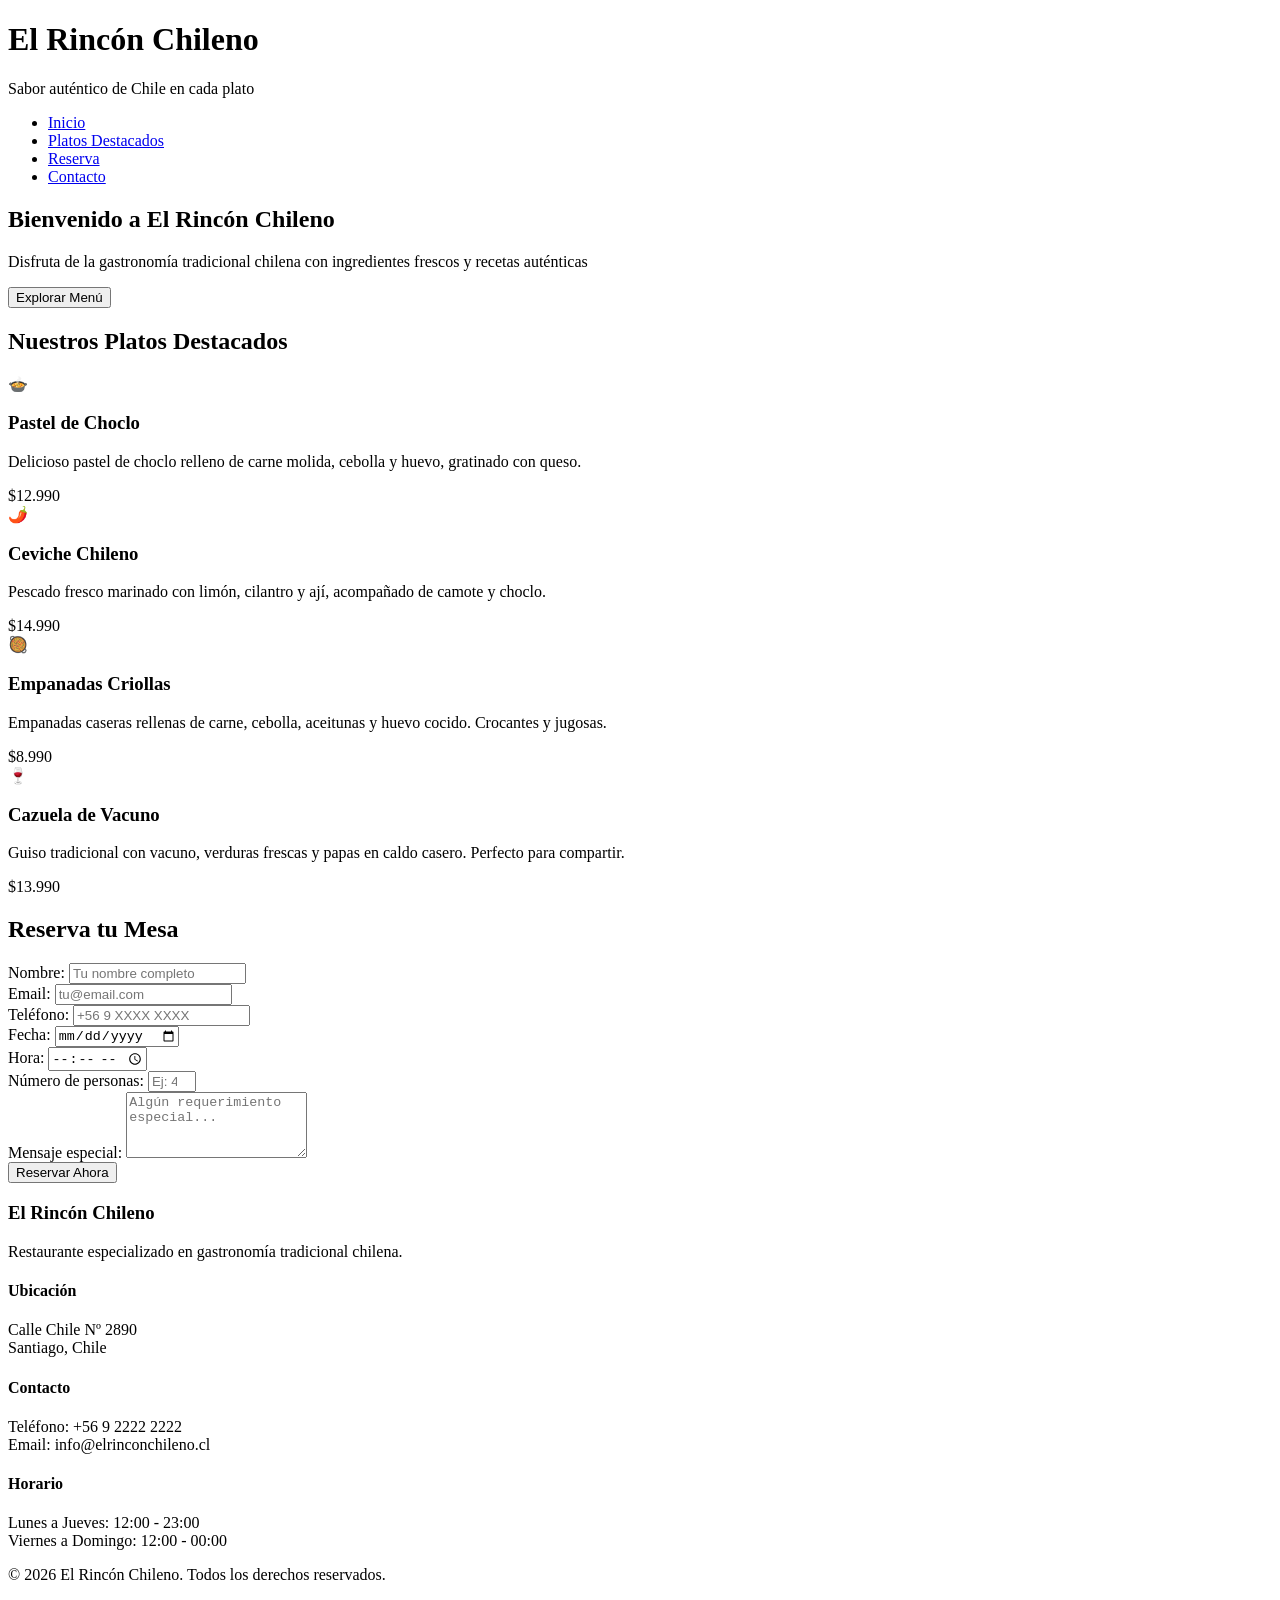
==== index.html @ df63a6f9 "Add HTML structure for El Rincón Chileno landing page" ====
<!DOCTYPE html>
<html lang="es">
<head>
  <meta charset="UTF-8">
  <meta name="viewport" content="width=device-width, initial-scale=1.0">
  <title>El Rincón Chileno - Restaurante</title>
  <link rel="stylesheet" href="styles.css">
</head>
<body>
  <header>
    <div class="logo-section">
      <h1>El Rincón Chileno</h1>
      <p class="slogan">Sabor auténtico de Chile en cada plato</p>
    </div>
    <nav>
      <ul>
        <li><a href="#inicio">Inicio</a></li>
        <li><a href="#platos">Platos Destacados</a></li>
        <li><a href="#reserva">Reserva</a></li>
        <li><a href="#contacto">Contacto</a></li>
      </ul>
    </nav>
  </header>

  <main>
    <!-- Sección Hero -->
    <section id="inicio" class="hero">
      <div class="hero-content">
        <h2>Bienvenido a El Rincón Chileno</h2>
        <p>Disfruta de la gastronomía tradicional chilena con ingredientes frescos y recetas auténticas</p>
        <button class="cta-button">Explorar Menú</button>
      </div>
    </section>

    <!-- Sección Platos Destacados -->
    <section id="platos" class="platos-destacados">
      <h2>Nuestros Platos Destacados</h2>
      <div class="platos-grid">
        <article class="tarjeta-plato">
          <div class="plato-imagen">🍲</div>
          <h3>Pastel de Choclo</h3>
          <p>Delicioso pastel de choclo relleno de carne molida, cebolla y huevo, gratinado con queso.</p>
          <span class="precio">$12.990</span>
        </article>

        <article class="tarjeta-plato">
          <div class="plato-imagen">🌶️</div>
          <h3>Ceviche Chileno</h3>
          <p>Pescado fresco marinado con limón, cilantro y ají, acompañado de camote y choclo.</p>
          <span class="precio">$14.990</span>
        </article>

        <article class="tarjeta-plato">
          <div class="plato-imagen">🥘</div>
          <h3>Empanadas Criollas</h3>
          <p>Empanadas caseras rellenas de carne, cebolla, aceitunas y huevo cocido. Crocantes y jugosas.</p>
          <span class="precio">$8.990</span>
        </article>

        <article class="tarjeta-plato">
          <div class="plato-imagen">🍷</div>
          <h3>Cazuela de Vacuno</h3>
          <p>Guiso tradicional con vacuno, verduras frescas y papas en caldo casero. Perfecto para compartir.</p>
          <span class="precio">$13.990</span>
        </article>
      </div>
    </section>

    <!-- Sección Reserva -->
    <section id="reserva" class="reserva">
      <h2>Reserva tu Mesa</h2>
      <form class="formulario-reserva">
        <div class="form-group">
          <label for="nombre">Nombre:</label>
          <input type="text" id="nombre" name="nombre" required placeholder="Tu nombre completo">
        </div>

        <div class="form-group">
          <label for="email">Email:</label>
          <input type="email" id="email" name="email" required placeholder="tu@email.com">
        </div>

        <div class="form-group">
          <label for="telefono">Teléfono:</label>
          <input type="tel" id="telefono" name="telefono" required placeholder="+56 9 XXXX XXXX">
        </div>

        <div class="form-group">
          <label for="fecha">Fecha:</label>
          <input type="date" id="fecha" name="fecha" required>
        </div>

        <div class="form-group">
          <label for="hora">Hora:</label>
          <input type="time" id="hora" name="hora" required>
        </div>

        <div class="form-group">
          <label for="personas">Número de personas:</label>
          <input type="number" id="personas" name="personas" min="1" max="20" required placeholder="Ej: 4">
        </div>

        <div class="form-group">
          <label for="mensaje">Mensaje especial:</label>
          <textarea id="mensaje" name="mensaje" rows="4" placeholder="Algún requerimiento especial..."></textarea>
        </div>

        <button type="submit" class="btn-submit">Reservar Ahora</button>
      </form>
    </section>
  </main>

  <!-- Footer -->
  <footer>
    <div class="footer-content">
      <div class="footer-section">
        <h3>El Rincón Chileno</h3>
        <p>Restaurante especializado en gastronomía tradicional chilena.</p>
      </div>

      <div class="footer-section">
        <h4>Ubicación</h4>
        <p>Calle Chile Nº 2890<br>Santiago, Chile</p>
      </div>

      <div class="footer-section">
        <h4>Contacto</h4>
        <p>Teléfono: +56 9 2222 2222<br>Email: info@elrinconchileno.cl</p>
      </div>

      <div class="footer-section">
        <h4>Horario</h4>
        <p>Lunes a Jueves: 12:00 - 23:00<br>Viernes a Domingo: 12:00 - 00:00</p>
      </div>
    </div>

    <div class="footer-bottom">
      <p>&copy; 2026 El Rincón Chileno. Todos los derechos reservados.</p>
    </div>
  </footer>
</body>
</html>
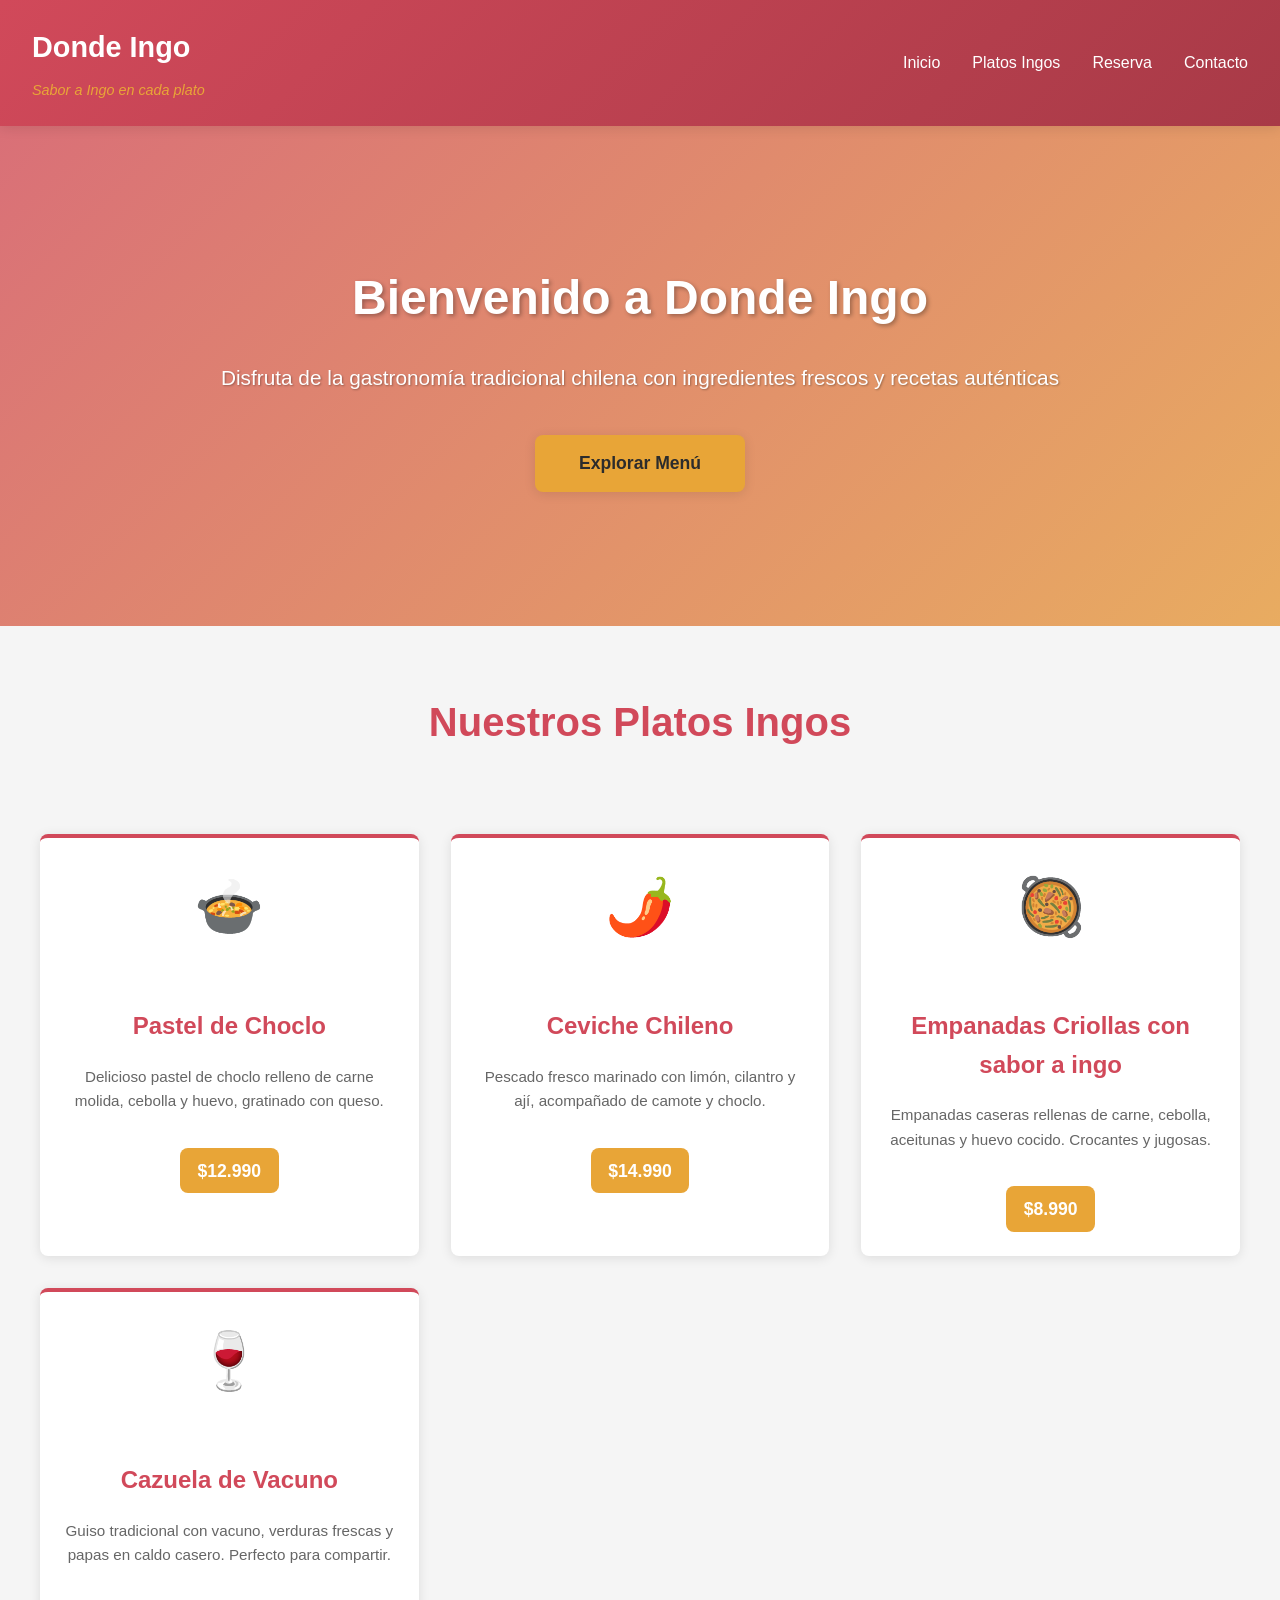
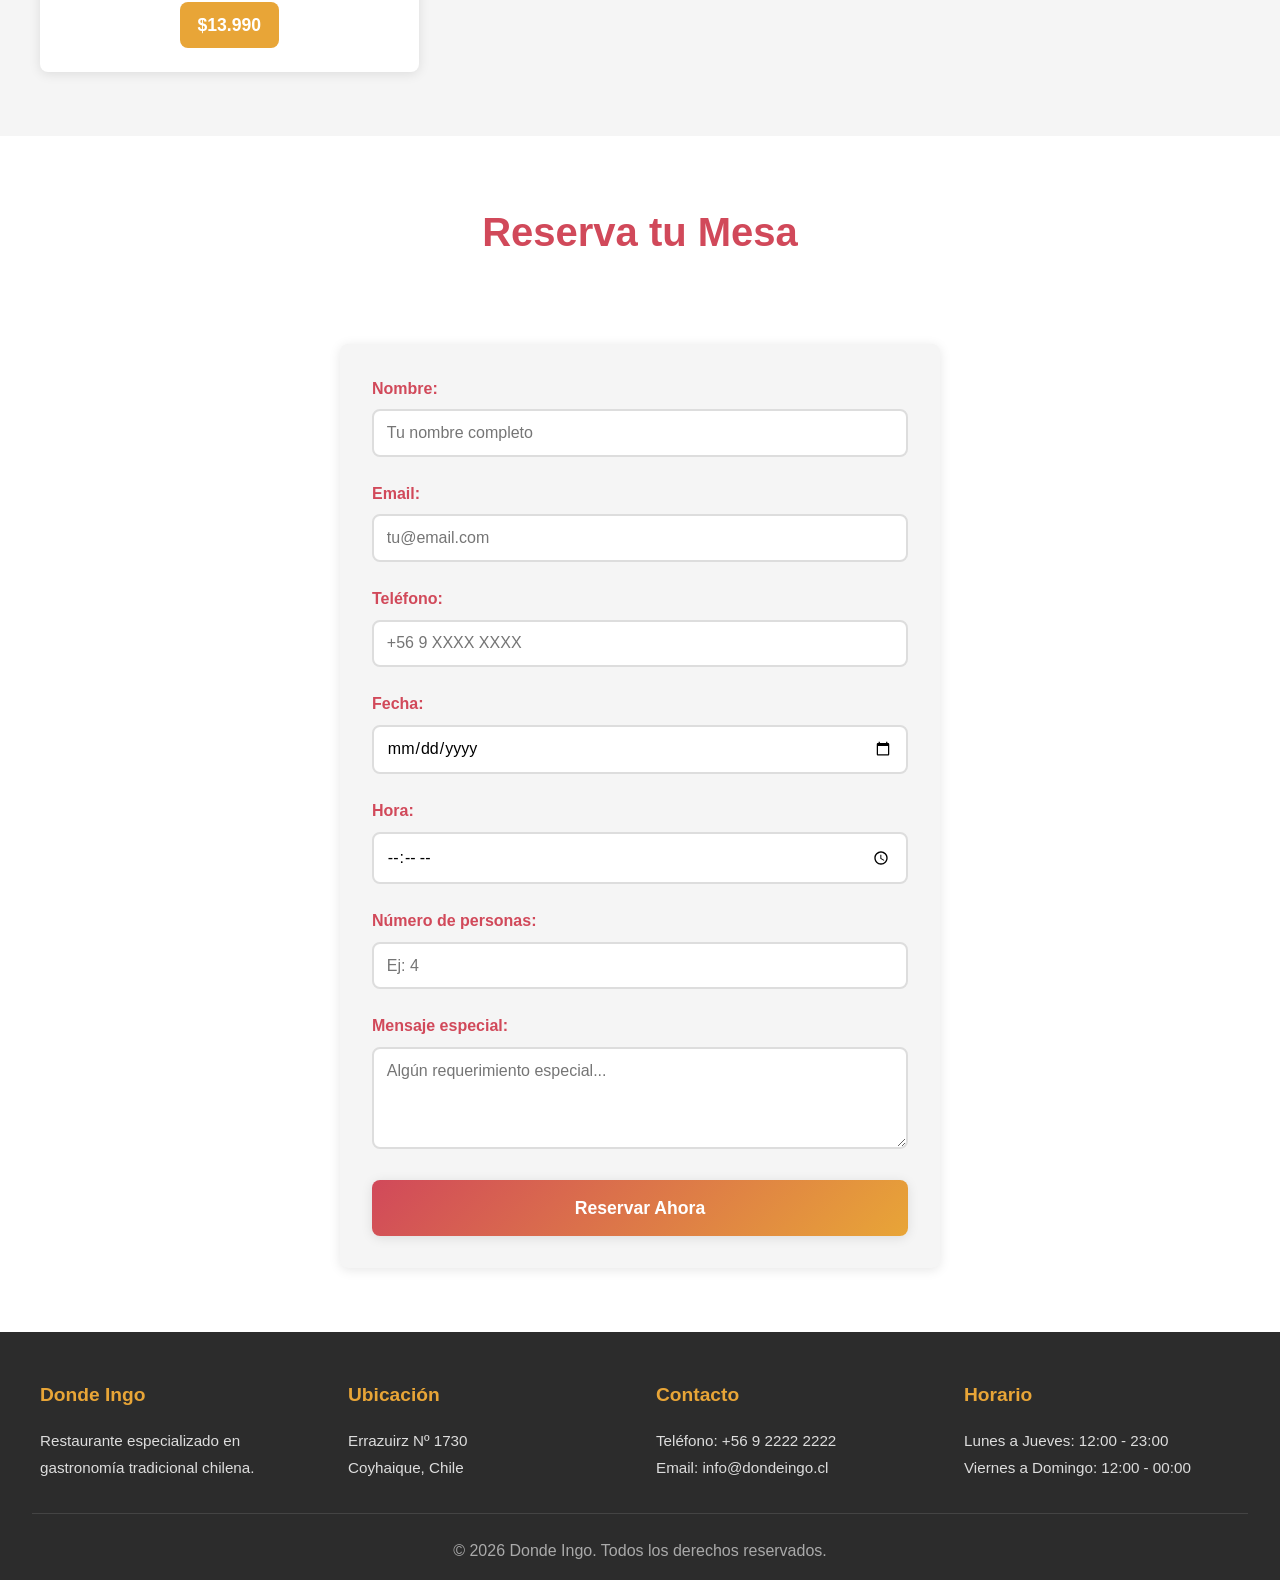
==== commit 52d82143: "Add files via upload" ====
--- a/index.html
+++ b/index.html
@@ -3,19 +3,19 @@
 <head>
   <meta charset="UTF-8">
   <meta name="viewport" content="width=device-width, initial-scale=1.0">
-  <title>El Rincón Chileno - Restaurante</title>
+  <title>Donde Ingo - Restaurante</title>
   <link rel="stylesheet" href="styles.css">
 </head>
 <body>
   <header>
     <div class="logo-section">
-      <h1>El Rincón Chileno</h1>
-      <p class="slogan">Sabor auténtico de Chile en cada plato</p>
+      <h1>Donde Ingo</h1>
+      <p class="slogan">Sabor a Ingo en cada plato</p>
     </div>
     <nav>
       <ul>
         <li><a href="#inicio">Inicio</a></li>
-        <li><a href="#platos">Platos Destacados</a></li>
+        <li><a href="#platos">Platos Ingos</a></li>
         <li><a href="#reserva">Reserva</a></li>
         <li><a href="#contacto">Contacto</a></li>
       </ul>
@@ -26,15 +26,15 @@
     <!-- Sección Hero -->
     <section id="inicio" class="hero">
       <div class="hero-content">
-        <h2>Bienvenido a El Rincón Chileno</h2>
+        <h2>Bienvenido a Donde Ingo</h2>
         <p>Disfruta de la gastronomía tradicional chilena con ingredientes frescos y recetas auténticas</p>
         <button class="cta-button">Explorar Menú</button>
       </div>
     </section>
 
-    <!-- Sección Platos Destacados -->
+    <!-- Sección Platos Ingos -->
     <section id="platos" class="platos-destacados">
-      <h2>Nuestros Platos Destacados</h2>
+      <h2>Nuestros Platos Ingos</h2>
       <div class="platos-grid">
         <article class="tarjeta-plato">
           <div class="plato-imagen">🍲</div>
@@ -52,7 +52,7 @@
 
         <article class="tarjeta-plato">
           <div class="plato-imagen">🥘</div>
-          <h3>Empanadas Criollas</h3>
+          <h3>Empanadas Criollas con sabor a ingo</h3>
           <p>Empanadas caseras rellenas de carne, cebolla, aceitunas y huevo cocido. Crocantes y jugosas.</p>
           <span class="precio">$8.990</span>
         </article>
@@ -114,18 +114,18 @@
   <footer>
     <div class="footer-content">
       <div class="footer-section">
-        <h3>El Rincón Chileno</h3>
+        <h3>Donde Ingo</h3>
         <p>Restaurante especializado en gastronomía tradicional chilena.</p>
       </div>
 
       <div class="footer-section">
         <h4>Ubicación</h4>
-        <p>Calle Chile Nº 2890<br>Santiago, Chile</p>
+        <p>Errazuirz Nº 1730<br>Coyhaique, Chile</p>
       </div>
 
       <div class="footer-section">
         <h4>Contacto</h4>
-        <p>Teléfono: +56 9 2222 2222<br>Email: info@elrinconchileno.cl</p>
+        <p>Teléfono: +56 9 2222 2222<br>Email: info@dondeingo.cl</p>
       </div>
 
       <div class="footer-section">
@@ -135,7 +135,7 @@
     </div>
 
     <div class="footer-bottom">
-      <p>&copy; 2026 El Rincón Chileno. Todos los derechos reservados.</p>
+      <p>&copy; 2026 Donde Ingo. Todos los derechos reservados.</p>
     </div>
   </footer>
 </body>
--- a/styles.css
+++ b/styles.css
@@ -0,0 +1,403 @@
+/* ===================================
+   VARIABLES DE MARCA
+   =================================== */
+:root {
+  --color-primario: #d1495a;
+  --color-acento: #e8a537;
+  --color-oscuro: #2c2c2c;
+  --color-claro: #f5f5f5;
+  --color-texto: #333;
+  --radio: 8px;
+  --sombra: 0 2px 12px rgba(0, 0, 0, 0.1);
+  --sombra-hover: 0 8px 20px rgba(0, 0, 0, 0.15);
+}
+
+/* ===================================
+   RESET BÁSICO
+   =================================== */
+*, *::before, *::after {
+  box-sizing: border-box;
+  margin: 0;
+  padding: 0;
+}
+
+html {
+  scroll-behavior: smooth;
+}
+
+body {
+  font-family: 'Segoe UI', Tahoma, Geneva, Verdana, sans-serif;
+  color: var(--color-texto);
+  line-height: 1.6;
+  background-color: #fff;
+}
+
+/* ===================================
+   HEADER Y NAVEGACIÓN
+   =================================== */
+header {
+  display: flex;
+  justify-content: space-between;
+  align-items: center;
+  padding: 1.5em 2em;
+  background: linear-gradient(135deg, var(--color-primario) 0%, #a83a47 100%);
+  box-shadow: var(--sombra);
+  position: sticky;
+  top: 0;
+  z-index: 100;
+}
+
+.logo-section h1 {
+  color: #fff;
+  font-size: 1.8em;
+  margin-bottom: 0.3em;
+}
+
+.logo-section .slogan {
+  color: var(--color-acento);
+  font-size: 0.9em;
+  font-style: italic;
+}
+
+/* NAV: Flexbox obligatorio */
+nav ul {
+  display: flex;
+  list-style: none;
+  gap: 2em;
+  justify-content: flex-end;
+  align-items: center;
+}
+
+nav a {
+  color: #fff;
+  text-decoration: none;
+  font-weight: 500;
+  transition: color 0.3s ease;
+  position: relative;
+}
+
+nav a:hover {
+  color: var(--color-acento);
+}
+
+nav a::after {
+  content: '';
+  position: absolute;
+  bottom: -5px;
+  left: 0;
+  width: 0;
+  height: 2px;
+  background: var(--color-acento);
+  transition: width 0.3s ease;
+}
+
+nav a:hover::after {
+  width: 100%;
+}
+
+/* ===================================
+   SECCIÓN HERO
+   =================================== */
+.hero {
+  background: linear-gradient(135deg, rgba(209, 73, 90, 0.8) 0%, rgba(232, 165, 55, 0.8) 100%),
+    url('data:image/svg+xml,<svg xmlns="http://www.w3.org/2000/svg" viewBox="0 0 1200 600"><rect fill="%23f5f5f5" width="1200" height="600"/></svg>');
+  background-size: cover;
+  background-position: center;
+  background-attachment: fixed;
+  padding: 8em 2em;
+  text-align: center;
+  color: #fff;
+  min-height: 500px;
+  display: flex;
+  align-items: center;
+  justify-content: center;
+}
+
+.hero-content h2 {
+  font-size: 3em;
+  margin-bottom: 0.5em;
+  text-shadow: 2px 2px 4px rgba(0, 0, 0, 0.3);
+}
+
+.hero-content p {
+  font-size: 1.3em;
+  margin-bottom: 2em;
+  text-shadow: 1px 1px 2px rgba(0, 0, 0, 0.3);
+}
+
+.cta-button {
+  background: var(--color-acento);
+  color: var(--color-oscuro);
+  padding: 1em 2.5em;
+  font-size: 1.1em;
+  border: none;
+  border-radius: var(--radio);
+  cursor: pointer;
+  font-weight: bold;
+  transition: all 0.3s ease;
+  box-shadow: var(--sombra);
+}
+
+.cta-button:hover {
+  background: #e89a1a;
+  transform: translateY(-3px);
+  box-shadow: var(--sombra-hover);
+}
+
+/* ===================================
+   SECCIÓN PLATOS DESTACADOS
+   =================================== */
+.platos-destacados {
+  padding: 4em 2em;
+  background: var(--color-claro);
+}
+
+.platos-destacados h2 {
+  text-align: center;
+  font-size: 2.5em;
+  margin-bottom: 2em;
+  color: var(--color-primario);
+}
+
+/* GRID obligatorio para tarjetas */
+.platos-grid {
+  display: grid;
+  grid-template-columns: repeat(auto-fit, minmax(280px, 1fr));
+  gap: 2em;
+  max-width: 1200px;
+  margin: 0 auto;
+}
+
+.tarjeta-plato {
+  background: #fff;
+  border-radius: var(--radio);
+  padding: 1.5em;
+  box-shadow: var(--sombra);
+  transition: all 0.3s ease;
+  text-align: center;
+  border-top: 4px solid var(--color-primario);
+}
+
+.tarjeta-plato:hover {
+  transform: translateY(-8px);
+  box-shadow: var(--sombra-hover);
+  border-top-color: var(--color-acento);
+}
+
+.plato-imagen {
+  font-size: 3.5em;
+  margin-bottom: 1em;
+  display: block;
+}
+
+.tarjeta-plato h3 {
+  color: var(--color-primario);
+  margin-bottom: 0.8em;
+  font-size: 1.5em;
+}
+
+.tarjeta-plato p {
+  color: #666;
+  margin-bottom: 1.5em;
+  font-size: 0.95em;
+  min-height: 60px;
+}
+
+.precio {
+  display: inline-block;
+  background: var(--color-acento);
+  color: #fff;
+  padding: 0.5em 1em;
+  border-radius: var(--radio);
+  font-weight: bold;
+  font-size: 1.1em;
+}
+
+/* ===================================
+   SECCIÓN FORMULARIO
+   =================================== */
+.reserva {
+  padding: 4em 2em;
+  background: #fff;
+}
+
+.reserva h2 {
+  text-align: center;
+  font-size: 2.5em;
+  margin-bottom: 2em;
+  color: var(--color-primario);
+}
+
+.formulario-reserva {
+  max-width: 600px;
+  margin: 0 auto;
+  background: var(--color-claro);
+  padding: 2em;
+  border-radius: var(--radio);
+  box-shadow: var(--sombra);
+}
+
+.form-group {
+  margin-bottom: 1.5em;
+}
+
+.form-group label {
+  display: block;
+  margin-bottom: 0.5em;
+  font-weight: bold;
+  color: var(--color-primario);
+}
+
+.form-group input,
+.form-group textarea {
+  width: 100%;
+  padding: 0.8em;
+  border: 2px solid #ddd;
+  border-radius: var(--radio);
+  font-family: inherit;
+  font-size: 1em;
+  transition: border-color 0.3s ease;
+}
+
+.form-group input:focus,
+.form-group textarea:focus {
+  outline: none;
+  border-color: var(--color-primario);
+  box-shadow: 0 0 8px rgba(209, 73, 90, 0.2);
+}
+
+.btn-submit {
+  width: 100%;
+  padding: 1em;
+  background: linear-gradient(135deg, var(--color-primario) 0%, var(--color-acento) 100%);
+  color: #fff;
+  border: none;
+  border-radius: var(--radio);
+  font-size: 1.1em;
+  font-weight: bold;
+  cursor: pointer;
+  transition: all 0.3s ease;
+  box-shadow: var(--sombra);
+}
+
+.btn-submit:hover {
+  transform: translateY(-2px);
+  box-shadow: var(--sombra-hover);
+}
+
+/* ===================================
+   FOOTER
+   =================================== */
+footer {
+  background: var(--color-oscuro);
+  color: #fff;
+  padding: 3em 2em 1em;
+}
+
+.footer-content {
+  display: grid;
+  grid-template-columns: repeat(auto-fit, minmax(250px, 1fr));
+  gap: 2em;
+  max-width: 1200px;
+  margin: 0 auto 2em;
+}
+
+.footer-section h3,
+.footer-section h4 {
+  color: var(--color-acento);
+  margin-bottom: 0.8em;
+  font-size: 1.2em;
+}
+
+.footer-section p {
+  color: #ddd;
+  line-height: 1.8;
+  font-size: 0.95em;
+}
+
+.footer-bottom {
+  text-align: center;
+  padding-top: 1.5em;
+  border-top: 1px solid #444;
+  color: #aaa;
+}
+
+/* ===================================
+   RESPONSIVE DESIGN
+   =================================== */
+@media (max-width: 768px) {
+  header {
+    flex-direction: column;
+    gap: 1em;
+    padding: 1em;
+  }
+
+  .logo-section h1 {
+    font-size: 1.5em;
+  }
+
+  nav ul {
+    gap: 1em;
+    flex-wrap: wrap;
+    justify-content: center;
+  }
+
+  .hero-content h2 {
+    font-size: 2em;
+  }
+
+  .hero-content p {
+    font-size: 1em;
+  }
+
+  .platos-grid {
+    grid-template-columns: repeat(auto-fit, minmax(200px, 1fr));
+    gap: 1.5em;
+  }
+
+  .platos-destacados h2,
+  .reserva h2 {
+    font-size: 2em;
+  }
+
+  .formulario-reserva {
+    padding: 1.5em;
+  }
+}
+
+@media (max-width: 480px) {
+  header {
+    padding: 0.8em;
+  }
+
+  .logo-section h1 {
+    font-size: 1.3em;
+  }
+
+  .logo-section .slogan {
+    font-size: 0.8em;
+  }
+
+  nav ul {
+    gap: 0.8em;
+    flex-direction: column;
+  }
+
+  .hero {
+    padding: 4em 1em;
+    min-height: 350px;
+  }
+
+  .hero-content h2 {
+    font-size: 1.5em;
+  }
+
+  .platos-grid {
+    grid-template-columns: 1fr;
+  }
+
+  .platos-destacados,
+  .reserva {
+    padding: 2em 1em;
+  }
+}
